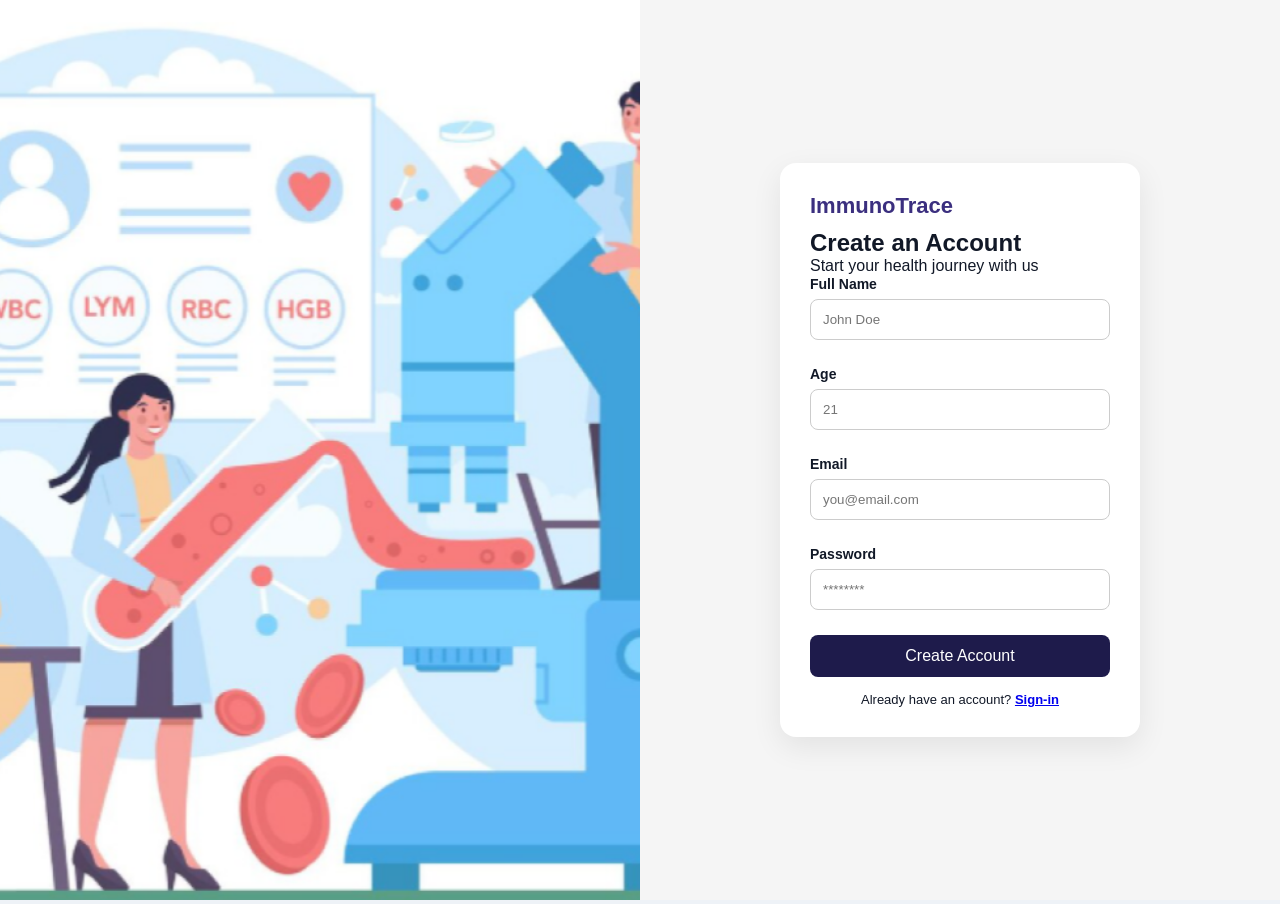
==== signup.html @ ae7cf4ea "Initial commit for ImmunoTrace" ====
<!DOCTYPE html>
<html lang="en">
<head>
    <meta charset="UTF-8">
    <title>Signup - ImmunoTrace</title>
    <link rel="stylesheet" href="style.css">
    <script src="script.js" defer></script>
    <style>
        .auth-container{ display:flex; height:100vh; }
        .auth-left{ width:50%; background: #1e1b4b; } /* Fallback color */
        .auth-left img{ width:100%; height:100%; object-fit:cover; }
        .auth-right{ width:50%; display:flex; justify-content:center; align-items:center; background:#f5f5f5; }
        .auth-box{ width:360px; background:white; padding:30px; border-radius:16px; box-shadow:0 10px 30px rgba(0,0,0,0.08); }
        .brand{ font-size:22px; font-weight:700; color:#3b2f7f; margin-bottom:10px; }
        .input-group{ margin-bottom:15px; }
        .input-group label{ font-size:14px; font-weight: 600; }
        .input-group input{ width:100%; padding:12px; margin-top:6px; border-radius:8px; border:1px solid #ccc; }
        .auth-btn{ width:100%; padding:12px; background:#1e1b4b; color:white; border:none; border-radius:8px; cursor:pointer; font-size:16px; }
        .auth-footer{ text-align:center; margin-top:15px; font-size:13px; }
        /* Dark Mode support for Auth */
        .dark .auth-right { background: #0f172a; }
        .dark .auth-box { background: #1e293b; color: white; }
        .dark .auth-box p { color: #94a3b8; }
        .dark input { background: #0f172a; border: 1px solid #334155; color: white; }
    </style>
</head>
<body>

<div class="auth-container">
    <div class="auth-left"><img src="image2.png" alt="Health Monitoring"></div>
    <div class="auth-right">
        <div class="auth-box">
            <div class="brand">ImmunoTrace</div>
            <h2>Create an Account</h2>
            <p>Start your health journey with us</p>

            <div class="input-group">
                <label>Full Name</label>
                <input id="name" type="text" placeholder="John Doe">
            </div>
            <div class="input-group">
                <label>Age</label>
                <input id="age" type="number" placeholder="21">
            </div>
            <div class="input-group">
                <label>Email</label>
                <input id="email" type="email" placeholder="you@email.com">
            </div>
            <div class="input-group">
                <label>Password</label>
                <input id="password" type="password" placeholder="********">
            </div>

            <button onclick="handleSignup()" class="auth-btn">Create Account</button>
            <div class="auth-footer">
                Already have an account? <a href="login.html"><b>Sign-in</b></a>
            </div>
        </div>
    </div>
</div>

<script>
    function handleSignup(){
        let name = document.getElementById("name").value.trim();
        let age = document.getElementById("age").value.trim();
        let email = document.getElementById("email").value.trim();
        let password = document.getElementById("password").value.trim();

        if(!name || !age || !email || !password){
            alert("Please fill all fields");
            return;
        }

        // Call the global function in script.js
        if(typeof signup === "function") {
            signup(name, age, email, password);
        } else {
            alert("Error: script.js not loaded properly.");
        }
    }

    // Auto-login on Enter key
    document.addEventListener("keypress", (e) => { if(e.key === "Enter") handleSignup(); });
    
    // Maintain theme
    window.onload = () => { if(typeof initTheme === "function") initTheme(); };
</script>
</body>
</html>
---- style.css ----
/* ===============================
GLOBAL RESET
=============================== */
*{
    margin:0;
    padding:0;
    box-sizing:border-box;
    font-family:'Segoe UI', Arial, sans-serif;
}

body{
    background:#eef2f7;
    color:#111827;
    transition: background 0.3s, color 0.3s; /* Smooth theme transition */
}

/* ===============================
APP LAYOUT
=============================== */
.app{
    display:flex;
}

/* ===============================
SIDEBAR (Keeping your right-side preference)
=============================== */
.sidebar{
    width:240px;
    height:100vh;
    background:#1e1b4b;
    color:white;
    position:fixed;
    right:0; /* Keep on right as per your code */
    top:0;
    display:flex;
    flex-direction:column;
    justify-content:space-between;
    padding:25px 20px;
    z-index: 100;
}

.logo{
    font-size:22px;
    font-weight:700;
    margin-bottom:30px;
}

.sidebar p{
    margin:10px 0;
    padding:10px;
    border-radius:10px;
    cursor:pointer;
    transition: 0.2s;
}

.sidebar p:hover{
    background:rgba(255,255,255,0.1);
}

.active{
    background:rgba(255,255,255,0.2);
    font-weight:600;
}

/* ===============================
STATUS + LOGOUT
=============================== */
.status-box{
    background:#0f172a;
    padding:12px;
    border-radius:10px;
    margin-bottom:10px;
    font-size: 14px;
}

.logout{
    width:100%;
    padding:12px;
    background:#ef4444;
    border:none;
    border-radius:10px;
    color:white;
    cursor:pointer;
}

/* ===============================
MAIN
=============================== */
.main{
    margin-right:240px; /* Aligned with right-sidebar */
    width:calc(100% - 240px);
}

/* ===============================
HEADER (NO OVERLAP FIXED)
=============================== */
.topbar{
    height:70px;
    background:#3b2f7f;
    color:white;
    display:flex;
    justify-content:space-between;
    align-items:center;
    padding:0 25px;
    position:sticky;
    top:0;
    z-index:50;
}

/* RIGHT SIDE */
.top-right{
    display:flex;
    align-items:center;
    gap:12px;
}

/* ===============================
BUTTONS
=============================== */
button{
    padding:8px 16px;
    border:none;
    border-radius:20px;
    cursor:pointer;
    font-weight: 500;
}

.btn-scan{
    background:white;
    color: #1e1b4b;
}

.btn-sample{
    background:#22c55e;
    color:white;
}

.theme-toggle{
    background:black;
    color:white;
    padding:6px 10px;
    border-radius:20px;
}

/* ===============================
CONTENT
=============================== */
.content{
    padding:25px;
}

/* ===============================
CARDS
=============================== */
.card{
    background:white;
    padding:18px;
    border-radius:14px;
    box-shadow:0 4px 12px rgba(0,0,0,0.06);
    transition:0.2s;
}

.card:hover{
    transform:translateY(-4px);
}

/* ===============================
VITALS
=============================== */
.vitals{
    display:grid;
    grid-template-columns:repeat(4,1fr);
    gap:15px;
    margin-bottom:20px;
}

/* ===============================
LAYOUT GRID
=============================== */
.grid{
    display:flex;
    gap:20px;
}

.left{
    flex:2;
}

.right{
    flex:1;
    display:flex;
    flex-direction:column;
    gap:15px;
}

/* ===============================
VITAMINS GRID
=============================== */
.vit-grid{
    display:grid;
    grid-template-columns:1fr 1fr;
    gap:12px;
}

.vit-card{
    background:white;
    padding:12px;
    border-radius:10px;
    border:1px solid #d1d5db; /* Sharper border */
}

/* ===============================
ABOUT PAGE
=============================== */
.section{
    margin-bottom:40px;
}

.section h2{
    margin-bottom:15px;
}

.step-grid, .feature-grid{
    display:grid;
    grid-template-columns:repeat(auto-fit,minmax(140px,1fr));
    gap:15px;
}

.step-card, .feature-card{
    background:white;
    padding:18px;
    border-radius:12px;
    text-align:center;
    box-shadow:0 4px 10px rgba(0,0,0,0.05);
}

.step-card span{
    display:block;
    font-weight:bold;
    margin-bottom:5px;
    color:#6366f1;
}

/* ===============================
FAQ
=============================== */
.faq{
    background:white;
    padding:15px;
    border-radius:10px;
    margin-bottom:10px;
    cursor:pointer;
}

/* ===============================
CONTACT
=============================== */
.contact{
    display:grid;
    grid-template-columns:1fr 1fr;
    gap:20px;
}

.contact-form{
    background:white;
    padding:20px;
    border-radius:12px;
}

input, textarea{
    width:100%;
    padding:12px;
    border-radius:8px;
    border:1px solid #ccc;
    margin-bottom:10px;
    outline: none;
}

/* ===============================
DARK MODE SUPPORT 🔥
=============================== */
.dark body {
    background: #0f172a;
    color: #f8fafc;
}

.dark .card, .dark .vit-card, .dark .step-card, .dark .feature-card, .dark .faq, .dark .contact-form {
    background: #1e293b;
    color: #f8fafc;
    border: 1px solid #334155;
}

.dark .muted {
    color: #94a3b8;
}

.dark input, .dark textarea {
    background: #0f172a;
    border: 1px solid #334155;
    color: white;
}

/* ===============================
RESPONSIVE
=============================== */
@media(max-width:900px){
    .sidebar{
        display:none;
    }

    .main{
        margin-right:0; /* Clear margin when sidebar hidden */
        width: 100%;
    }

    .vitals{
        grid-template-columns:repeat(2,1fr);
    }

    .grid{
        flex-direction:column;
    }

    .contact{
        grid-template-columns:1fr;
    }
}

@media(max-width:500px){
    .vitals{
        grid-template-columns:1fr;
    }

    .topbar{
        flex-direction:column;
        height:auto;
        padding:15px;
        gap:10px;
    }
}
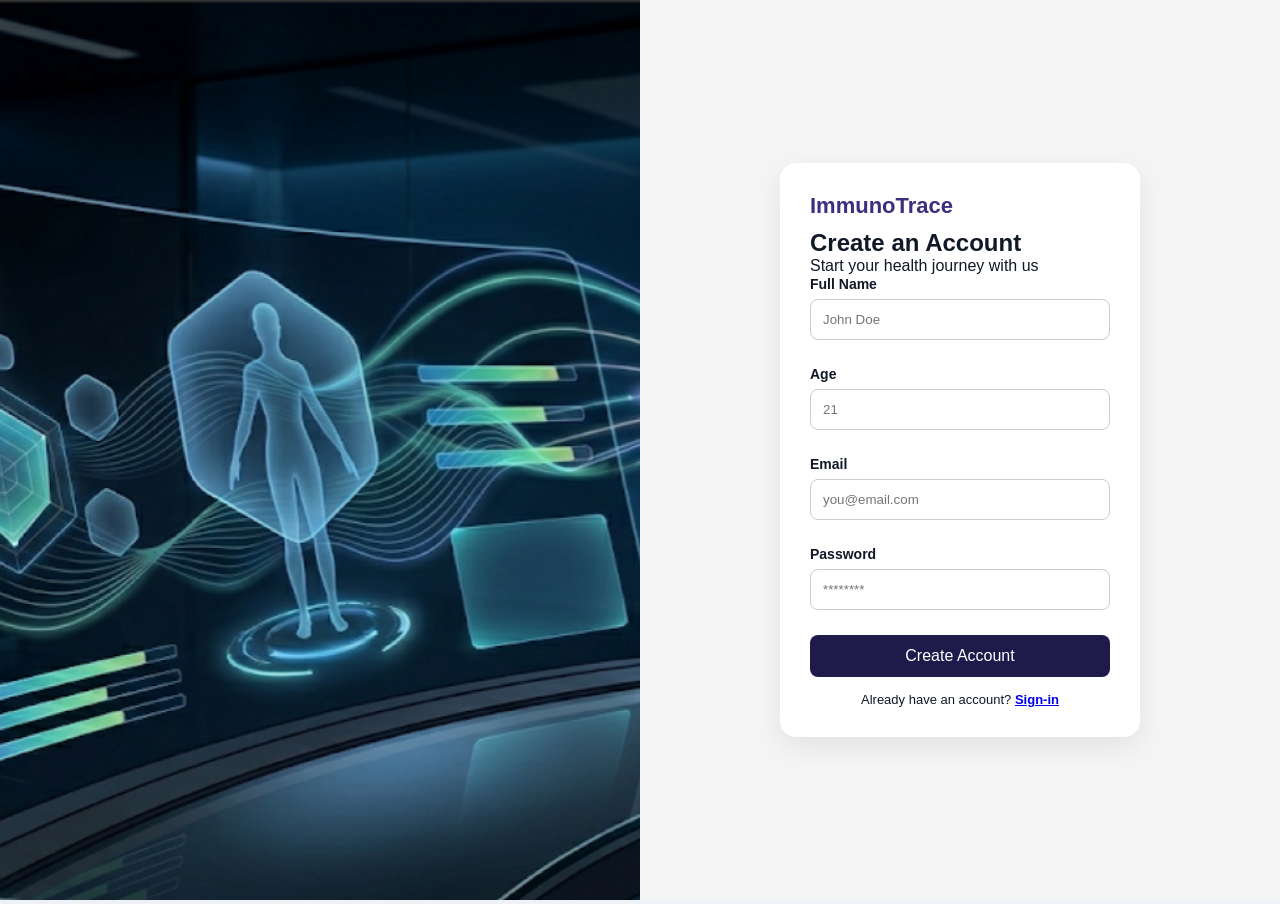
==== commit 841f5d7a: "Updated scan timer to 60s and refined medical report PDF" ====
--- a/signup.html
+++ b/signup.html
@@ -27,7 +27,7 @@
 <body>
 
 <div class="auth-container">
-    <div class="auth-left"><img src="image2.png" alt="Health Monitoring"></div>
+    <div class="auth-left"><img src="image1.png" alt="Health Monitoring"></div>
     <div class="auth-right">
         <div class="auth-box">
             <div class="brand">ImmunoTrace</div>
